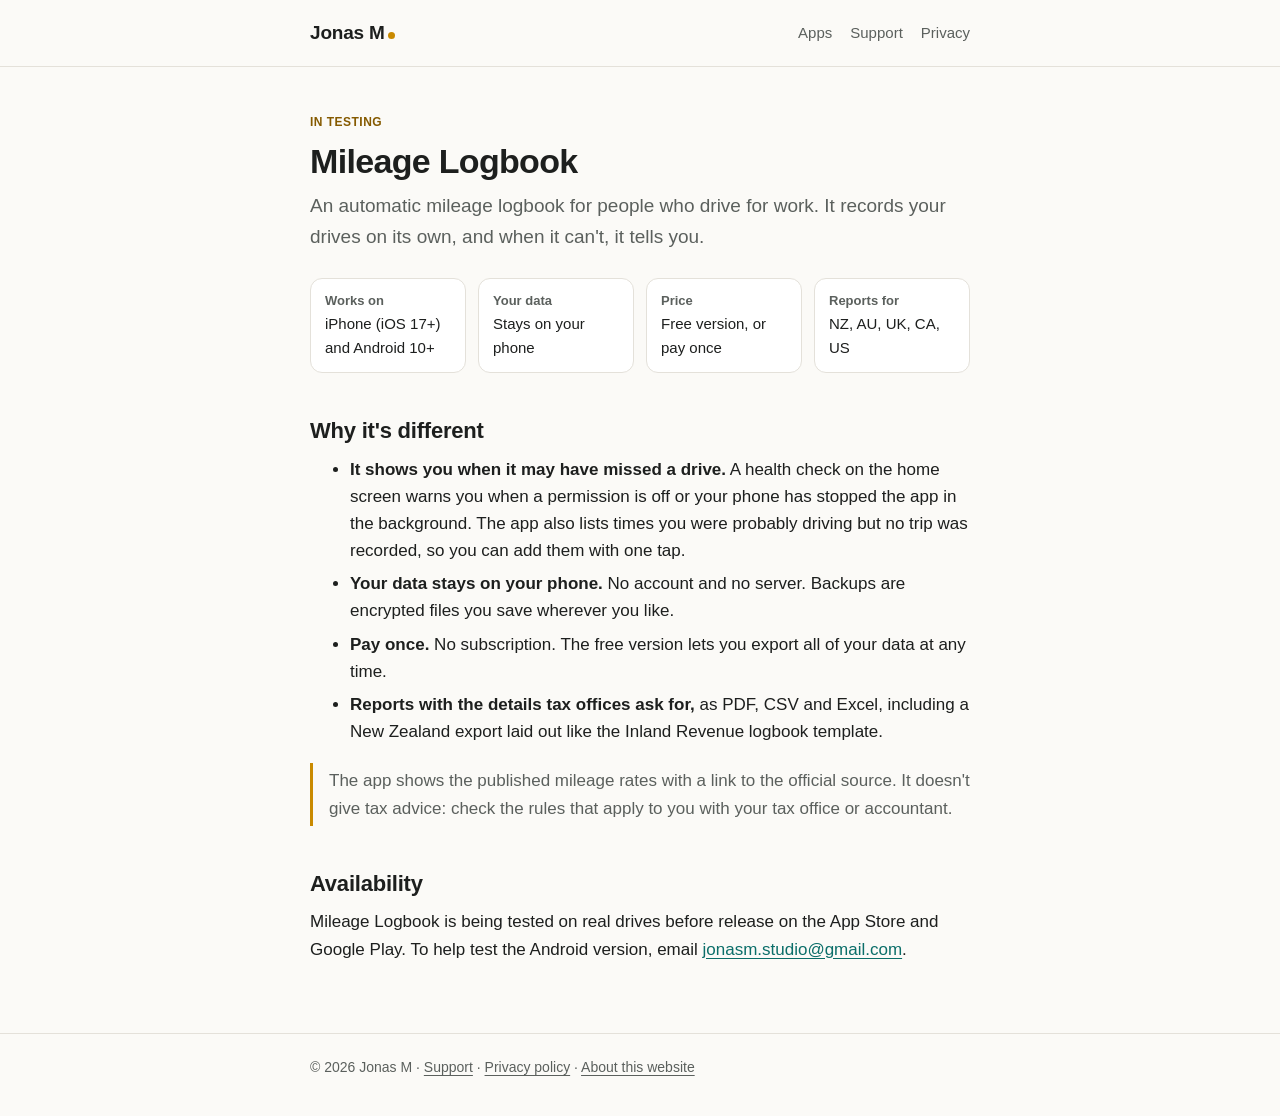
==== mileage/index.html @ 37b325a2 "Add apps site: home, privacy policies and support pages Static GitHub Pages site for Jonas M's apps:" ====
<!doctype html>
<html lang="en">
<head>
<meta charset="utf-8">
<meta name="viewport" content="width=device-width, initial-scale=1">
<meta name="color-scheme" content="light dark">
<title>Mileage Logbook – Jonas M</title>
<meta name="description" content="Automatic mileage logbook for iPhone and Android. No account, no subscription, and your data stays on your phone.">
<meta property="og:title" content="Mileage Logbook">
<meta property="og:description" content="Automatic mileage logbook that tells you when it may have missed a drive. No account, no subscription.">
<link rel="icon" href="data:image/svg+xml,%3Csvg xmlns='http://www.w3.org/2000/svg' viewBox='0 0 16 16'%3E%3Ccircle cx='8' cy='8' r='6' fill='%23c98a00'/%3E%3C/svg%3E">
<link rel="stylesheet" href="../style.css">
</head>
<body>
<header class="site-header"><div class="wrap">
  <a class="wordmark" href="../">Jonas M</a>
  <nav class="site-nav"><a href="../">Apps</a><a href="support/">Support</a><a href="privacy/">Privacy</a></nav>
</div></header>

<main><div class="wrap">
  <span class="status">In testing</span>
  <h1>Mileage Logbook</h1>
  <p class="lede">An automatic mileage logbook for people who drive for work. It records your drives on its own, and when it can't, it tells you.</p>

  <ul class="facts">
    <li><b>Works on</b>iPhone (iOS 17+) and Android 10+</li>
    <li><b>Your data</b>Stays on your phone</li>
    <li><b>Price</b>Free version, or pay once</li>
    <li><b>Reports for</b>NZ, AU, UK, CA, US</li>
  </ul>

  <h2>Why it's different</h2>
  <ul>
    <li><strong>It shows you when it may have missed a drive.</strong> A health check on the home screen warns you when a permission is off or your phone has stopped the app in the background. The app also lists times you were probably driving but no trip was recorded, so you can add them with one tap.</li>
    <li><strong>Your data stays on your phone.</strong> No account and no server. Backups are encrypted files you save wherever you like.</li>
    <li><strong>Pay once.</strong> No subscription. The free version lets you export all of your data at any time.</li>
    <li><strong>Reports with the details tax offices ask for,</strong> as PDF, CSV and Excel, including a New Zealand export laid out like the Inland Revenue logbook template.</li>
  </ul>

  <p class="note">The app shows the published mileage rates with a link to the official source. It doesn't give tax advice: check the rules that apply to you with your tax office or accountant.</p>

  <h2>Availability</h2>
  <p>Mileage Logbook is being tested on real drives before release on the App Store and Google Play. To help test the Android version, email <a href="mailto:jonasm.studio@gmail.com?subject=Mileage%20Logbook%20testing">jonasm.studio@gmail.com</a>.</p>
</div></main>

<footer class="site-footer"><div class="wrap">
  <p>© 2026 Jonas M · <a href="support/">Support</a> · <a href="privacy/">Privacy policy</a> · <a href="../privacy/">About this website</a></p>
</div></footer>
</body>
</html>
---- style.css ----
/* Jonas M apps site. No web fonts, no scripts, no third-party requests. */

:root {
  --bg: #fbfaf7;
  --surface: #ffffff;
  --ink: #1d1f1e;
  --muted: #5b605d;
  --line: #e4e1da;
  --accent: #0b6e69;
  --accent-soft: #e3f1ef;
  --mark: #c98a00;
  --mark-text: #855a00;
  --no: #a23b2a;
  --radius: 14px;
  color-scheme: light;
}

@media (prefers-color-scheme: dark) {
  :root {
    --bg: #121413;
    --surface: #1a1d1c;
    --ink: #e8e6e1;
    --muted: #a3a8a4;
    --line: #2c302e;
    --accent: #5cc8be;
    --accent-soft: #17302d;
    --mark: #e2a72e;
    --mark-text: #e2a72e;
    --no: #e88a78;
    color-scheme: dark;
  }
}

* { box-sizing: border-box; }

html { -webkit-text-size-adjust: 100%; }

body {
  margin: 0;
  background: var(--bg);
  color: var(--ink);
  font: 17px/1.6 -apple-system, BlinkMacSystemFont, "Segoe UI", Roboto, "Helvetica Neue", Arial, sans-serif;
}

a { color: var(--accent); text-underline-offset: 3px; }
a:hover { text-decoration-thickness: 2px; }
a:focus-visible { outline: 2px solid var(--accent); outline-offset: 2px; border-radius: 3px; }

.wrap { max-width: 700px; margin: 0 auto; padding: 0 20px; }

/* Header */
.site-header { border-bottom: 1px solid var(--line); }
.site-header .wrap {
  display: flex; align-items: center; justify-content: space-between;
  gap: 16px; padding-top: 18px; padding-bottom: 18px; flex-wrap: wrap;
}
.wordmark {
  font-weight: 700; font-size: 19px; letter-spacing: -0.01em;
  color: var(--ink); text-decoration: none;
}
.wordmark::after {
  content: ""; display: inline-block; width: 7px; height: 7px; margin-left: 3px;
  border-radius: 50%; background: var(--mark);
}
.site-nav { display: flex; gap: 18px; font-size: 15px; }
.site-nav a { color: var(--muted); text-decoration: none; }
.site-nav a:hover, .site-nav a[aria-current] { color: var(--ink); }

/* Content */
main { padding: 40px 0 56px; }
h1 { font-size: 34px; line-height: 1.2; letter-spacing: -0.02em; margin: 0 0 10px; }
h2 { font-size: 22px; line-height: 1.3; margin: 44px 0 10px; letter-spacing: -0.01em; }
h3 { font-size: 18px; margin: 28px 0 6px; }
p, ul, ol { margin: 0 0 14px; }
li { margin-bottom: 6px; }
.lede { font-size: 19px; color: var(--muted); margin-bottom: 26px; }
.meta { font-size: 14px; color: var(--muted); }
.crumb { font-size: 14px; margin-bottom: 18px; }
.crumb a { color: var(--muted); }
code, kbd {
  font: 0.9em ui-monospace, SFMono-Regular, Menlo, Consolas, monospace;
  background: var(--accent-soft); padding: 1px 5px; border-radius: 5px;
}
hr { border: 0; border-top: 1px solid var(--line); margin: 40px 0; }

/* The one-sentence answer at the top of a policy */
.summary {
  background: var(--accent-soft);
  border-radius: var(--radius);
  padding: 20px 22px;
  margin: 24px 0 8px;
}
.summary p:last-child { margin-bottom: 0; }
.summary strong { font-size: 19px; display: block; margin-bottom: 6px; line-height: 1.4; }

/* App cards on the home page */
.cards { display: grid; gap: 16px; margin: 28px 0; }
.card {
  background: var(--surface); border: 1px solid var(--line); border-radius: var(--radius);
  padding: 22px;
}
.card h2 { margin: 0 0 4px; font-size: 21px; }
.card p { color: var(--muted); }
.card .links { display: flex; gap: 18px; flex-wrap: wrap; font-size: 15px; margin: 0; }
.status {
  display: inline-block; font-size: 12px; font-weight: 600; letter-spacing: 0.04em;
  text-transform: uppercase; color: var(--mark-text); margin-bottom: 8px;
}

/* Permission / data list */
.data-list { border-top: 1px solid var(--line); margin: 16px 0 8px; }
.data-item { padding: 16px 0; border-bottom: 1px solid var(--line); }
.data-item h3 { margin: 0 0 4px; font-size: 17px; }
.data-item p { margin: 0 0 6px; }
.data-item p:last-child { margin-bottom: 0; }
.data-item .when { font-size: 15px; color: var(--muted); }

/* "We don't" list */
.never { list-style: none; padding: 0; }
.never li { padding-left: 28px; position: relative; }
.never li::before {
  content: "✕"; position: absolute; left: 4px; top: 0; color: var(--no); font-weight: 700;
}

/* Callouts */
.note {
  border-left: 3px solid var(--mark); padding: 4px 0 4px 16px; margin: 18px 0; color: var(--muted);
}
.check {
  border: 1px solid var(--line); background: var(--surface); border-radius: var(--radius);
  padding: 14px 18px; margin: 14px 0 6px;
}
.check strong { color: var(--accent); }

/* Jump list for phone makers */
.jump { display: flex; flex-wrap: wrap; gap: 8px; padding: 0; list-style: none; margin: 16px 0 8px; }
.jump a {
  display: inline-block; padding: 6px 12px; border: 1px solid var(--line); border-radius: 999px;
  text-decoration: none; font-size: 15px; background: var(--surface);
}
section[id] { scroll-margin-top: 16px; }

/* FAQ */
.faq h3 { margin-top: 26px; }

/* Changelog */
.changes { font-size: 15px; color: var(--muted); }

/* "On this page" list */
.toc { font-size: 15px; border-left: 2px solid var(--line); padding: 2px 0 2px 16px; margin: 20px 0 8px; }
.toc p { margin: 0 0 4px; color: var(--muted); }
.toc ul { list-style: none; padding: 0; margin: 0; }
.toc li { margin: 0 0 2px; }

/* Facts row on app pages */
.facts { display: grid; grid-template-columns: repeat(auto-fit, minmax(96px, 1fr)); gap: 12px; margin: 22px 0; padding: 0; list-style: none; }
.facts li { background: var(--surface); border: 1px solid var(--line); border-radius: 12px; padding: 12px 14px; margin: 0; font-size: 15px; }
.facts:has(> li:nth-child(4)) { grid-template-columns: repeat(2, 1fr); }
@media (min-width: 640px) { .facts:has(> li:nth-child(4)) { grid-template-columns: repeat(4, 1fr); } }
.facts b { display: block; font-size: 13px; color: var(--muted); font-weight: 600; }

/* Footer */
.site-footer { border-top: 1px solid var(--line); font-size: 14px; color: var(--muted); }
.site-footer .wrap { padding-top: 22px; padding-bottom: 32px; }
.site-footer p { margin: 0 0 6px; }
.site-footer a { color: var(--muted); }

@media (max-width: 520px) {
  body { font-size: 16px; }
  h1 { font-size: 28px; }
  .lede { font-size: 17px; }
  main { padding-top: 28px; }
}
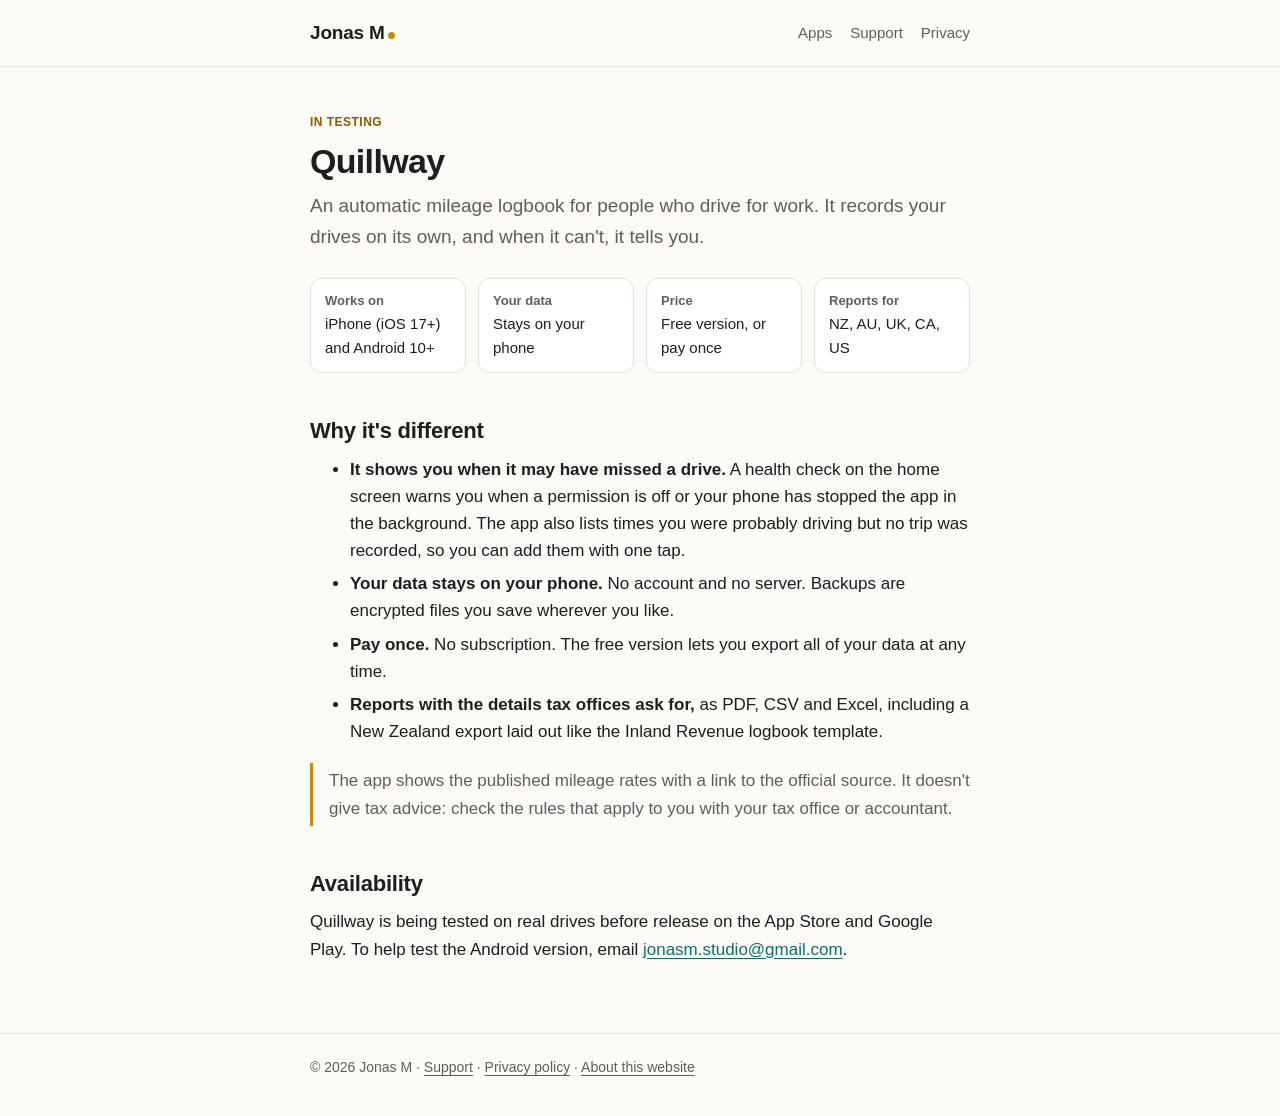
==== commit d1aa6ce7: "Rename the apps: Quillway and Evenpitch (tuner privacy: free, no in-app purchases) Co-Authored-By: C" ====
--- a/mileage/index.html
+++ b/mileage/index.html
@@ -4,9 +4,9 @@
 <meta charset="utf-8">
 <meta name="viewport" content="width=device-width, initial-scale=1">
 <meta name="color-scheme" content="light dark">
-<title>Mileage Logbook – Jonas M</title>
+<title>Quillway – Jonas M</title>
 <meta name="description" content="Automatic mileage logbook for iPhone and Android. No account, no subscription, and your data stays on your phone.">
-<meta property="og:title" content="Mileage Logbook">
+<meta property="og:title" content="Quillway">
 <meta property="og:description" content="Automatic mileage logbook that tells you when it may have missed a drive. No account, no subscription.">
 <link rel="icon" href="data:image/svg+xml,%3Csvg xmlns='http://www.w3.org/2000/svg' viewBox='0 0 16 16'%3E%3Ccircle cx='8' cy='8' r='6' fill='%23c98a00'/%3E%3C/svg%3E">
 <link rel="stylesheet" href="../style.css">
@@ -19,7 +19,7 @@
 
 <main><div class="wrap">
   <span class="status">In testing</span>
-  <h1>Mileage Logbook</h1>
+  <h1>Quillway</h1>
   <p class="lede">An automatic mileage logbook for people who drive for work. It records your drives on its own, and when it can't, it tells you.</p>
 
   <ul class="facts">
@@ -40,7 +40,7 @@
   <p class="note">The app shows the published mileage rates with a link to the official source. It doesn't give tax advice: check the rules that apply to you with your tax office or accountant.</p>
 
   <h2>Availability</h2>
-  <p>Mileage Logbook is being tested on real drives before release on the App Store and Google Play. To help test the Android version, email <a href="mailto:jonasm.studio@gmail.com?subject=Mileage%20Logbook%20testing">jonasm.studio@gmail.com</a>.</p>
+  <p>Quillway is being tested on real drives before release on the App Store and Google Play. To help test the Android version, email <a href="mailto:jonasm.studio@gmail.com?subject=Mileage%20Logbook%20testing">jonasm.studio@gmail.com</a>.</p>
 </div></main>
 
 <footer class="site-footer"><div class="wrap">
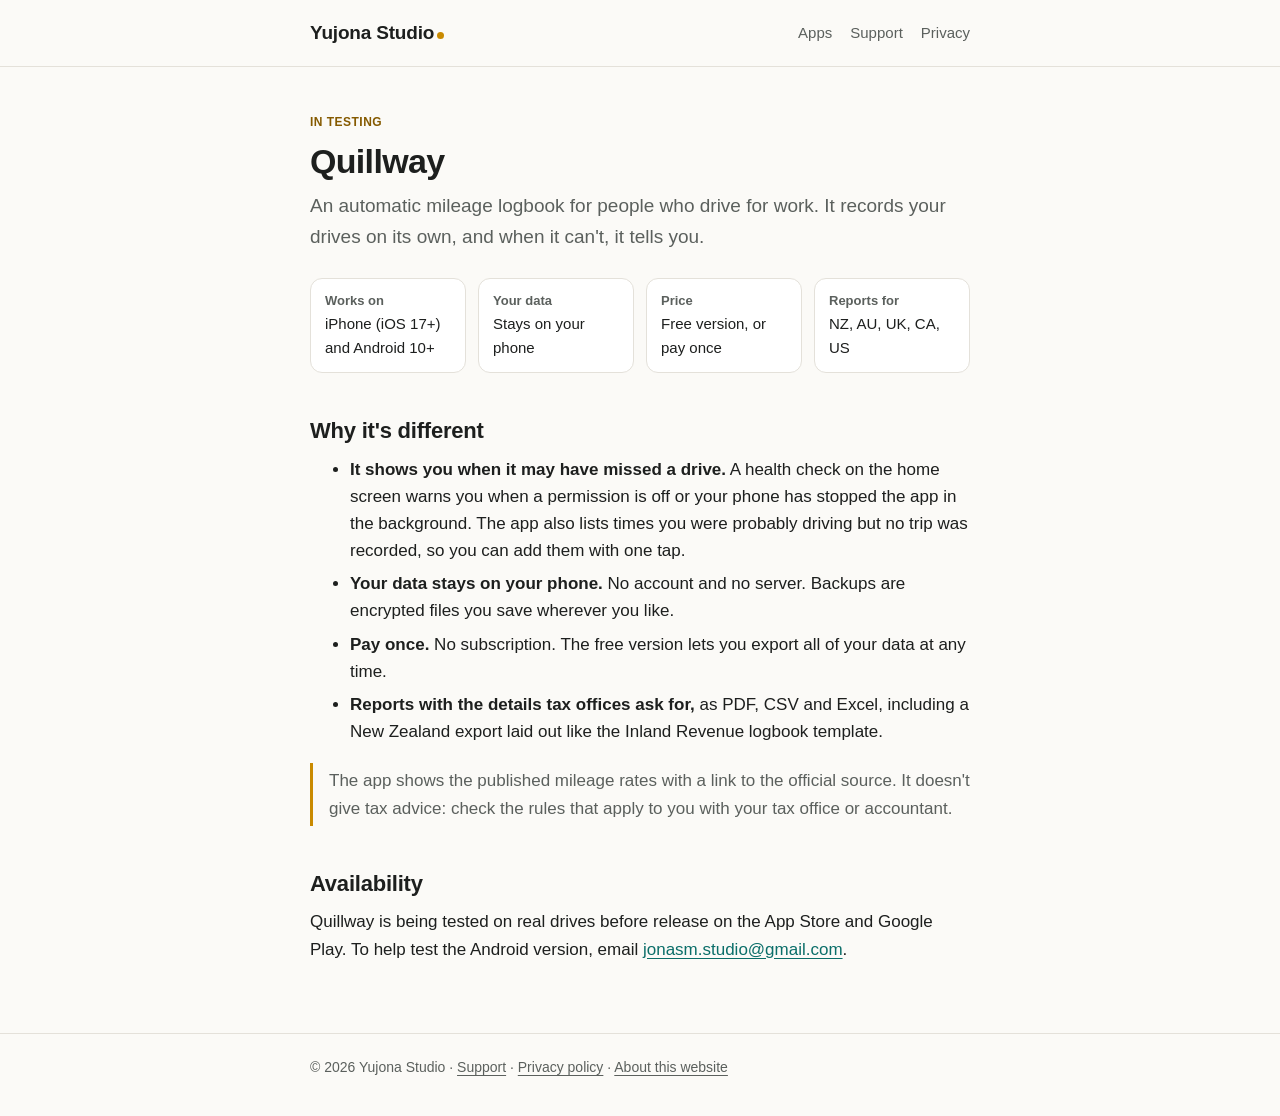
==== commit 9be077de: "Sign the site as Yujona Studio (was Jonas M); note it in both privacy policies Co-Authored-By: Claud" ====
--- a/mileage/index.html
+++ b/mileage/index.html
@@ -4,7 +4,7 @@
 <meta charset="utf-8">
 <meta name="viewport" content="width=device-width, initial-scale=1">
 <meta name="color-scheme" content="light dark">
-<title>Quillway – Jonas M</title>
+<title>Quillway – Yujona Studio</title>
 <meta name="description" content="Automatic mileage logbook for iPhone and Android. No account, no subscription, and your data stays on your phone.">
 <meta property="og:title" content="Quillway">
 <meta property="og:description" content="Automatic mileage logbook that tells you when it may have missed a drive. No account, no subscription.">
@@ -13,7 +13,7 @@
 </head>
 <body>
 <header class="site-header"><div class="wrap">
-  <a class="wordmark" href="../">Jonas M</a>
+  <a class="wordmark" href="../">Yujona Studio</a>
   <nav class="site-nav"><a href="../">Apps</a><a href="support/">Support</a><a href="privacy/">Privacy</a></nav>
 </div></header>
 
@@ -44,7 +44,7 @@
 </div></main>
 
 <footer class="site-footer"><div class="wrap">
-  <p>© 2026 Jonas M · <a href="support/">Support</a> · <a href="privacy/">Privacy policy</a> · <a href="../privacy/">About this website</a></p>
+  <p>© 2026 Yujona Studio · <a href="support/">Support</a> · <a href="privacy/">Privacy policy</a> · <a href="../privacy/">About this website</a></p>
 </div></footer>
 </body>
 </html>
--- a/style.css
+++ b/style.css
@@ -1,4 +1,4 @@
-/* Jonas M apps site. No web fonts, no scripts, no third-party requests. */
+/* Yujona Studio apps site. No web fonts, no scripts, no third-party requests. */
 
 :root {
   --bg: #fbfaf7;
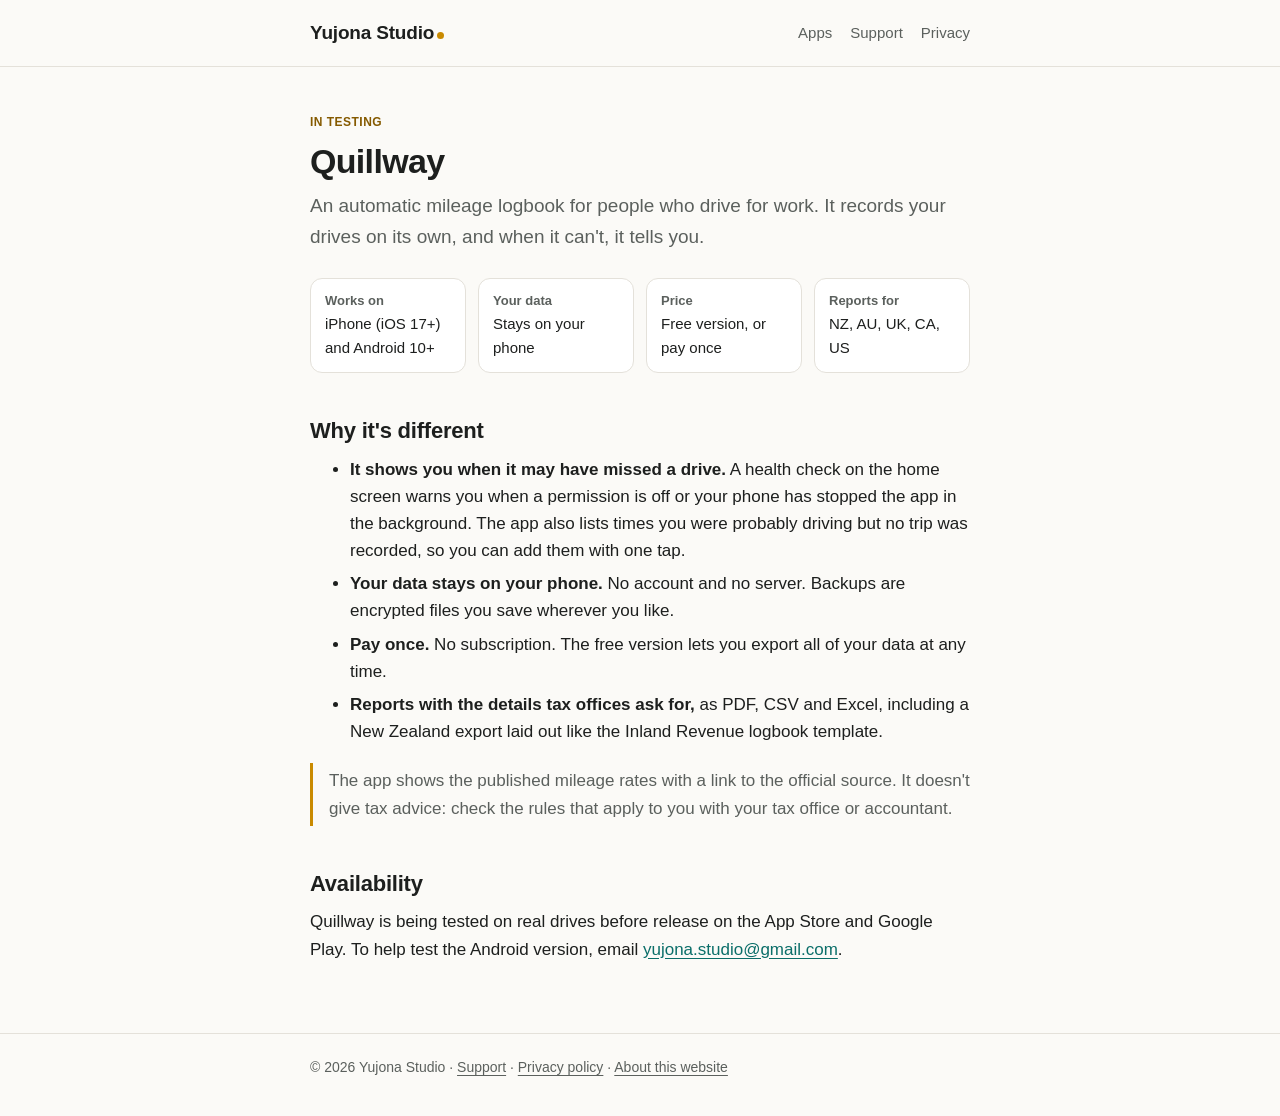
==== commit b6994019: "Contact email yujona.studio@gmail.com; robots.txt and sitemap.xml for yujona.com Co-Authored-By: Cla" ====
--- a/mileage/index.html
+++ b/mileage/index.html
@@ -40,7 +40,7 @@
   <p class="note">The app shows the published mileage rates with a link to the official source. It doesn't give tax advice: check the rules that apply to you with your tax office or accountant.</p>
 
   <h2>Availability</h2>
-  <p>Quillway is being tested on real drives before release on the App Store and Google Play. To help test the Android version, email <a href="mailto:jonasm.studio@gmail.com?subject=Mileage%20Logbook%20testing">jonasm.studio@gmail.com</a>.</p>
+  <p>Quillway is being tested on real drives before release on the App Store and Google Play. To help test the Android version, email <a href="mailto:yujona.studio@gmail.com?subject=Mileage%20Logbook%20testing">yujona.studio@gmail.com</a>.</p>
 </div></main>
 
 <footer class="site-footer"><div class="wrap">
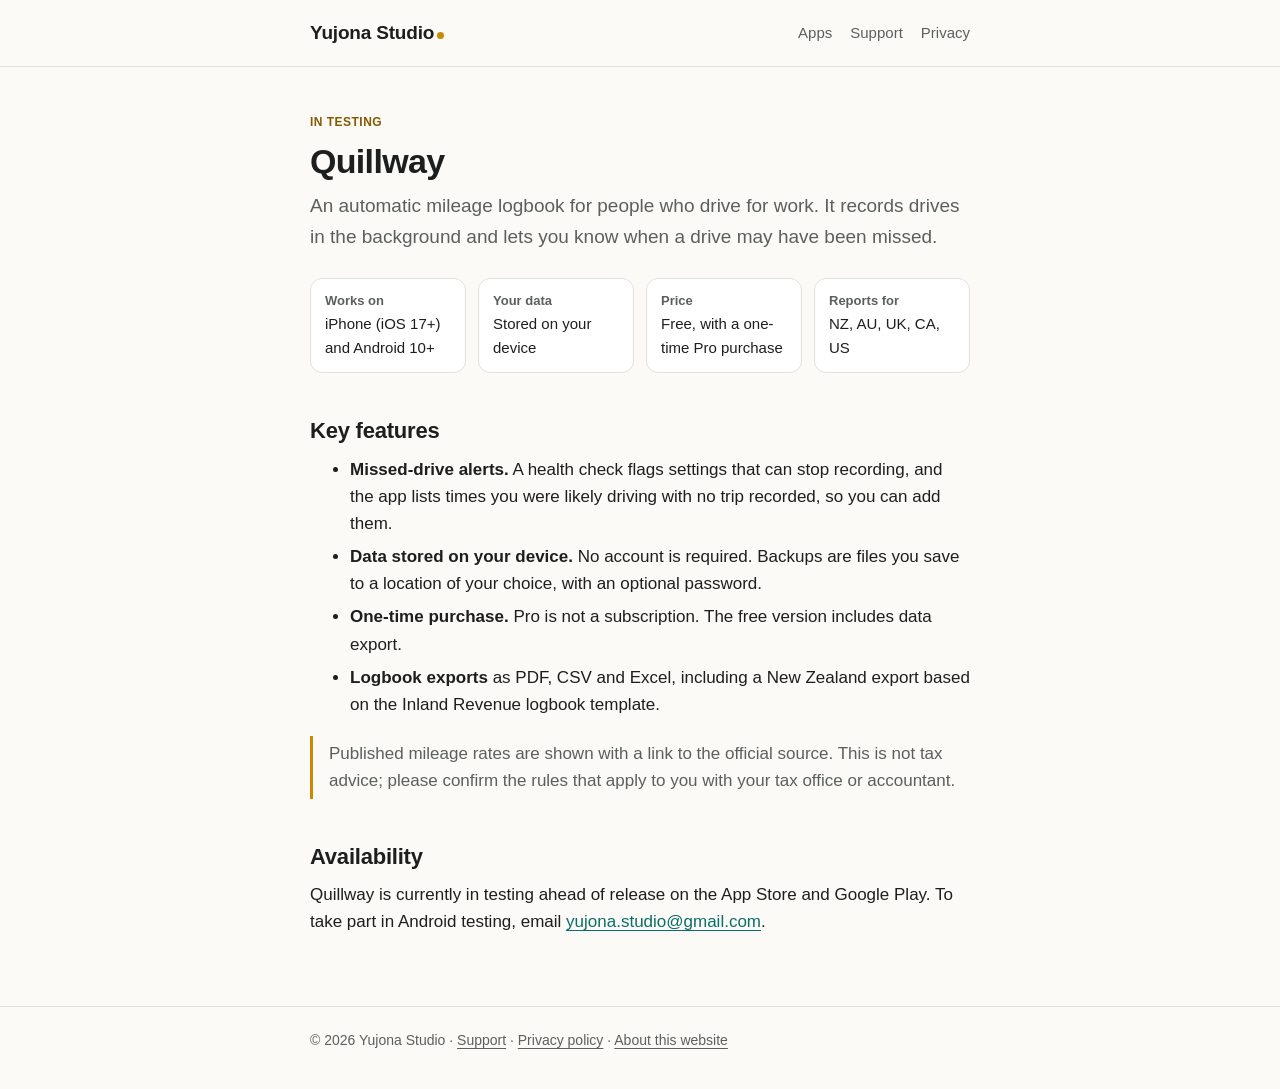
==== commit 3e5d720b: "Site copy: more formal and concise wording, no absolute claims Co-Authored-By: Claude Opus 5.5 <nore" ====
--- a/mileage/index.html
+++ b/mileage/index.html
@@ -5,9 +5,9 @@
 <meta name="viewport" content="width=device-width, initial-scale=1">
 <meta name="color-scheme" content="light dark">
 <title>Quillway – Yujona Studio</title>
-<meta name="description" content="Automatic mileage logbook for iPhone and Android. No account, no subscription, and your data stays on your phone.">
+<meta name="description" content="Automatic mileage logbook for iPhone and Android. No account or subscription required; your data is stored on your device.">
 <meta property="og:title" content="Quillway">
-<meta property="og:description" content="Automatic mileage logbook that tells you when it may have missed a drive. No account, no subscription.">
+<meta property="og:description" content="Automatic mileage logbook that lets you know when a drive may have been missed. No account or subscription required.">
 <link rel="icon" href="data:image/svg+xml,%3Csvg xmlns='http://www.w3.org/2000/svg' viewBox='0 0 16 16'%3E%3Ccircle cx='8' cy='8' r='6' fill='%23c98a00'/%3E%3C/svg%3E">
 <link rel="stylesheet" href="../style.css">
 </head>
@@ -20,27 +20,27 @@
 <main><div class="wrap">
   <span class="status">In testing</span>
   <h1>Quillway</h1>
-  <p class="lede">An automatic mileage logbook for people who drive for work. It records your drives on its own, and when it can't, it tells you.</p>
+  <p class="lede">An automatic mileage logbook for people who drive for work. It records drives in the background and lets you know when a drive may have been missed.</p>
 
   <ul class="facts">
     <li><b>Works on</b>iPhone (iOS 17+) and Android 10+</li>
-    <li><b>Your data</b>Stays on your phone</li>
-    <li><b>Price</b>Free version, or pay once</li>
+    <li><b>Your data</b>Stored on your device</li>
+    <li><b>Price</b>Free, with a one-time Pro purchase</li>
     <li><b>Reports for</b>NZ, AU, UK, CA, US</li>
   </ul>
 
-  <h2>Why it's different</h2>
+  <h2>Key features</h2>
   <ul>
-    <li><strong>It shows you when it may have missed a drive.</strong> A health check on the home screen warns you when a permission is off or your phone has stopped the app in the background. The app also lists times you were probably driving but no trip was recorded, so you can add them with one tap.</li>
-    <li><strong>Your data stays on your phone.</strong> No account and no server. Backups are encrypted files you save wherever you like.</li>
-    <li><strong>Pay once.</strong> No subscription. The free version lets you export all of your data at any time.</li>
-    <li><strong>Reports with the details tax offices ask for,</strong> as PDF, CSV and Excel, including a New Zealand export laid out like the Inland Revenue logbook template.</li>
+    <li><strong>Missed-drive alerts.</strong> A health check flags settings that can stop recording, and the app lists times you were likely driving with no trip recorded, so you can add them.</li>
+    <li><strong>Data stored on your device.</strong> No account is required. Backups are files you save to a location of your choice, with an optional password.</li>
+    <li><strong>One-time purchase.</strong> Pro is not a subscription. The free version includes data export.</li>
+    <li><strong>Logbook exports</strong> as PDF, CSV and Excel, including a New Zealand export based on the Inland Revenue logbook template.</li>
   </ul>
 
-  <p class="note">The app shows the published mileage rates with a link to the official source. It doesn't give tax advice: check the rules that apply to you with your tax office or accountant.</p>
+  <p class="note">Published mileage rates are shown with a link to the official source. This is not tax advice; please confirm the rules that apply to you with your tax office or accountant.</p>
 
   <h2>Availability</h2>
-  <p>Quillway is being tested on real drives before release on the App Store and Google Play. To help test the Android version, email <a href="mailto:yujona.studio@gmail.com?subject=Mileage%20Logbook%20testing">yujona.studio@gmail.com</a>.</p>
+  <p>Quillway is currently in testing ahead of release on the App Store and Google Play. To take part in Android testing, email <a href="mailto:yujona.studio@gmail.com?subject=Quillway%20testing">yujona.studio@gmail.com</a>.</p>
 </div></main>
 
 <footer class="site-footer"><div class="wrap">
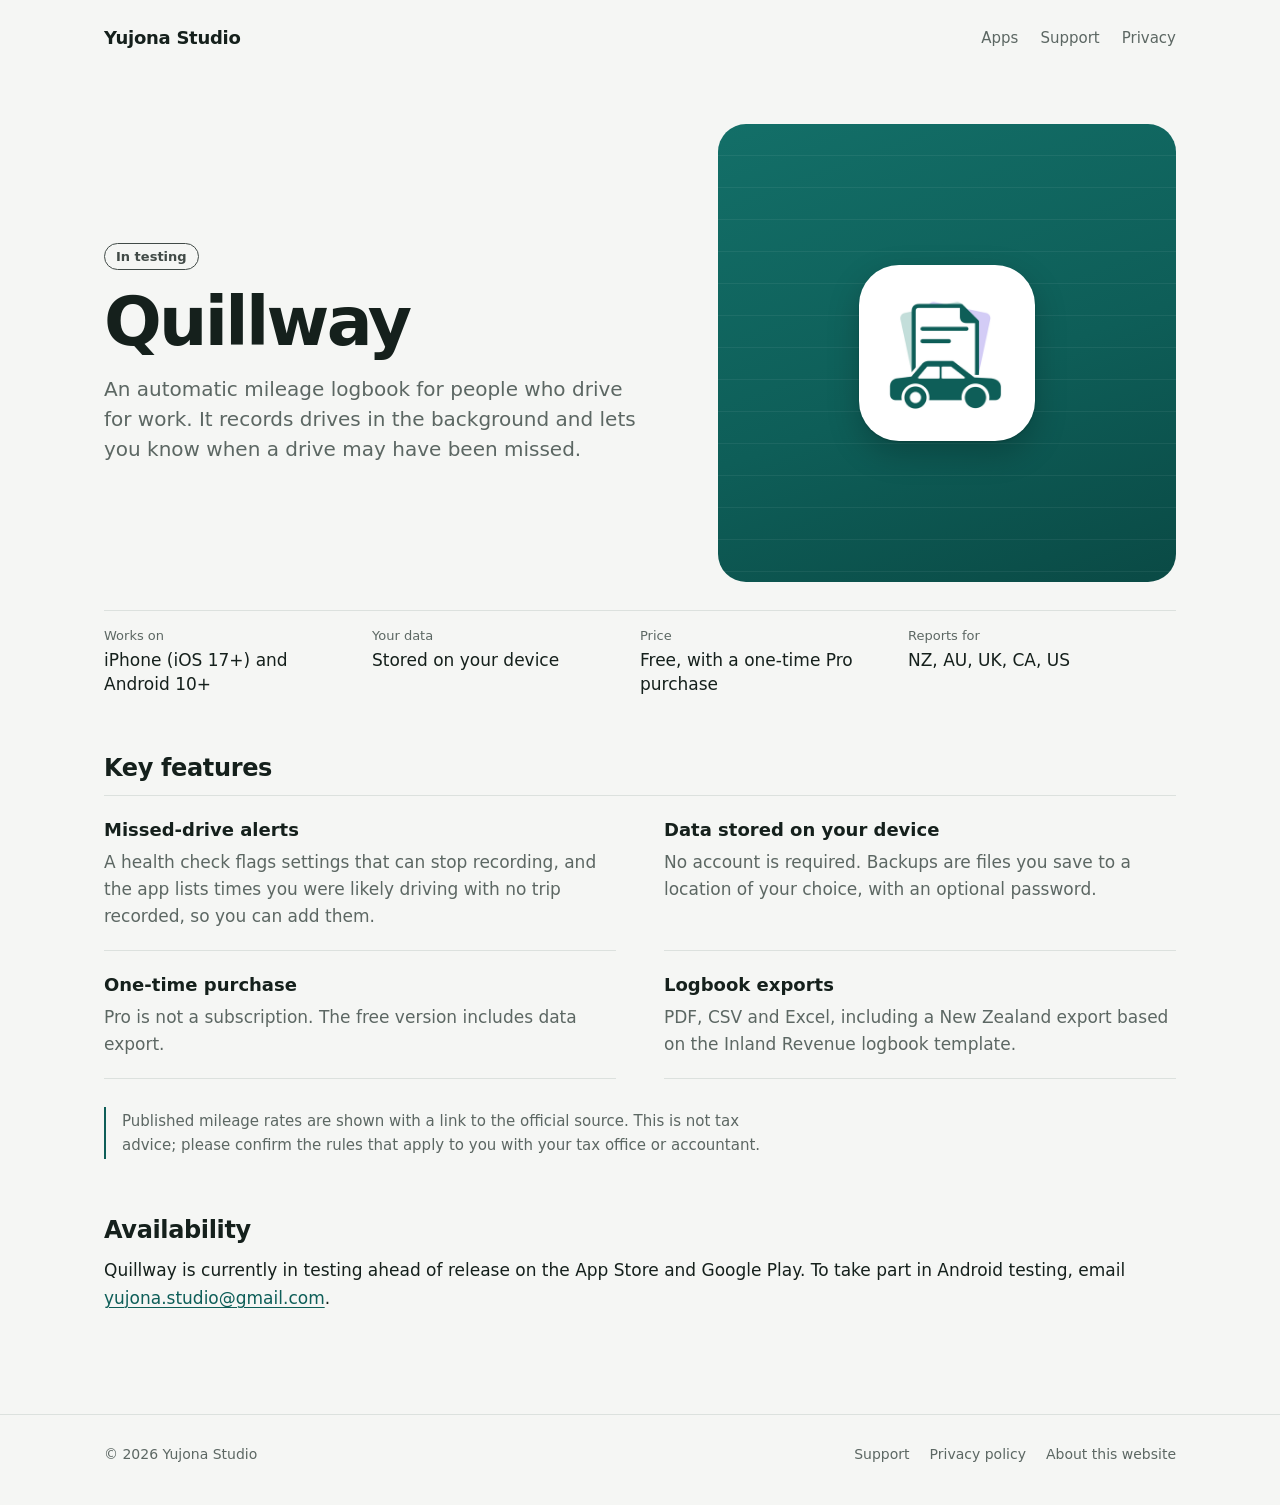
==== commit f300ecef: "Redesign: quieter studio shell, app plates with real icons, desktop and mobile layouts, side content" ====
--- a/mileage/index.html
+++ b/mileage/index.html
@@ -8,19 +8,24 @@
 <meta name="description" content="Automatic mileage logbook for iPhone and Android. No account or subscription required; your data is stored on your device.">
 <meta property="og:title" content="Quillway">
 <meta property="og:description" content="Automatic mileage logbook that lets you know when a drive may have been missed. No account or subscription required.">
-<link rel="icon" href="data:image/svg+xml,%3Csvg xmlns='http://www.w3.org/2000/svg' viewBox='0 0 16 16'%3E%3Ccircle cx='8' cy='8' r='6' fill='%23c98a00'/%3E%3C/svg%3E">
+<link rel="icon" type="image/png" href="../assets/quillway-favicon.png">
 <link rel="stylesheet" href="../style.css">
 </head>
-<body>
+<body class="app-quillway">
 <header class="site-header"><div class="wrap">
   <a class="wordmark" href="../">Yujona Studio</a>
   <nav class="site-nav"><a href="../">Apps</a><a href="support/">Support</a><a href="privacy/">Privacy</a></nav>
 </div></header>
 
 <main><div class="wrap">
-  <span class="status">In testing</span>
-  <h1>Quillway</h1>
-  <p class="lede">An automatic mileage logbook for people who drive for work. It records drives in the background and lets you know when a drive may have been missed.</p>
+  <section class="app-hero">
+    <div class="plate plate-quillway"><img class="icon" src="../assets/quillway-icon.png" width="176" height="176" alt="Quillway app icon"></div>
+    <div>
+      <span class="status">In testing</span>
+      <h1>Quillway</h1>
+      <p class="lede">An automatic mileage logbook for people who drive for work. It records drives in the background and lets you know when a drive may have been missed.</p>
+    </div>
+  </section>
 
   <ul class="facts">
     <li><b>Works on</b>iPhone (iOS 17+) and Android 10+</li>
@@ -30,11 +35,11 @@
   </ul>
 
   <h2>Key features</h2>
-  <ul>
-    <li><strong>Missed-drive alerts.</strong> A health check flags settings that can stop recording, and the app lists times you were likely driving with no trip recorded, so you can add them.</li>
-    <li><strong>Data stored on your device.</strong> No account is required. Backups are files you save to a location of your choice, with an optional password.</li>
-    <li><strong>One-time purchase.</strong> Pro is not a subscription. The free version includes data export.</li>
-    <li><strong>Logbook exports</strong> as PDF, CSV and Excel, including a New Zealand export based on the Inland Revenue logbook template.</li>
+  <ul class="features">
+    <li><strong>Missed-drive alerts</strong> A health check flags settings that can stop recording, and the app lists times you were likely driving with no trip recorded, so you can add them.</li>
+    <li><strong>Data stored on your device</strong> No account is required. Backups are files you save to a location of your choice, with an optional password.</li>
+    <li><strong>One-time purchase</strong> Pro is not a subscription. The free version includes data export.</li>
+    <li><strong>Logbook exports</strong> PDF, CSV and Excel, including a New Zealand export based on the Inland Revenue logbook template.</li>
   </ul>
 
   <p class="note">Published mileage rates are shown with a link to the official source. This is not tax advice; please confirm the rules that apply to you with your tax office or accountant.</p>
@@ -44,7 +49,8 @@
 </div></main>
 
 <footer class="site-footer"><div class="wrap">
-  <p>© 2026 Yujona Studio · <a href="support/">Support</a> · <a href="privacy/">Privacy policy</a> · <a href="../privacy/">About this website</a></p>
+  <p>© 2026 Yujona Studio</p>
+  <nav aria-label="Footer"><a href="support/">Support</a><a href="privacy/">Privacy policy</a><a href="../privacy/">About this website</a></nav>
 </div></footer>
 </body>
 </html>
--- a/style.css
+++ b/style.css
@@ -1,173 +1,279 @@
-/* Yujona Studio apps site. No web fonts, no scripts, no third-party requests. */
+/* Yujona Studio apps site. System fonts only, no scripts, no third-party requests. */
 
 :root {
-  --bg: #fbfaf7;
+  --bg: #f5f6f4;
   --surface: #ffffff;
-  --ink: #1d1f1e;
-  --muted: #5b605d;
-  --line: #e4e1da;
-  --accent: #0b6e69;
-  --accent-soft: #e3f1ef;
-  --mark: #c98a00;
-  --mark-text: #855a00;
+  --ink: #15201c;
+  --muted: #5c6763;
+  --line: #dce1de;
+  --accent: #15201c;
+  --accent-soft: #e9ecea;
+  --focus: #0e5e58;
   --no: #a23b2a;
-  --radius: 14px;
+  --wrap: 1120px;
+  --gutter: 24px;
   color-scheme: light;
 }
 
 @media (prefers-color-scheme: dark) {
   :root {
-    --bg: #121413;
-    --surface: #1a1d1c;
-    --ink: #e8e6e1;
-    --muted: #a3a8a4;
-    --line: #2c302e;
-    --accent: #5cc8be;
-    --accent-soft: #17302d;
-    --mark: #e2a72e;
-    --mark-text: #e2a72e;
+    --bg: #0e1211;
+    --surface: #151a18;
+    --ink: #e9edeb;
+    --muted: #97a29e;
+    --line: #26302c;
+    --accent: #e9edeb;
+    --accent-soft: #1b2220;
+    --focus: #5cc8be;
     --no: #e88a78;
     color-scheme: dark;
   }
 }
 
+/* Each app page carries its own accent */
+.app-quillway { --accent: #0e5e58; --accent-soft: #e4efec; }
+.app-evenpitch { --accent: #0b5e41; --accent-soft: #e3f1ea; }
+@media (prefers-color-scheme: dark) {
+  .app-quillway { --accent: #5cc8be; --accent-soft: #132b28; }
+  .app-evenpitch { --accent: #8df0c5; --accent-soft: #12261f; }
+}
+
 * { box-sizing: border-box; }
-
 html { -webkit-text-size-adjust: 100%; }
 
 body {
   margin: 0;
   background: var(--bg);
   color: var(--ink);
-  font: 17px/1.6 -apple-system, BlinkMacSystemFont, "Segoe UI", Roboto, "Helvetica Neue", Arial, sans-serif;
-}
-
-a { color: var(--accent); text-underline-offset: 3px; }
+  font: 17px/1.6 system-ui, -apple-system, BlinkMacSystemFont, "Segoe UI", Roboto, "Helvetica Neue", Arial, sans-serif;
+  -webkit-font-smoothing: antialiased;
+  text-rendering: optimizeLegibility;
+}
+
+a { color: var(--accent); text-decoration-thickness: 1px; text-underline-offset: 3px; }
 a:hover { text-decoration-thickness: 2px; }
-a:focus-visible { outline: 2px solid var(--accent); outline-offset: 2px; border-radius: 3px; }
-
-.wrap { max-width: 700px; margin: 0 auto; padding: 0 20px; }
+:focus-visible { outline: 2px solid var(--focus); outline-offset: 3px; border-radius: 4px; }
+
+.wrap { max-width: var(--wrap); margin: 0 auto; padding: 0 var(--gutter); }
 
 /* Header */
-.site-header { border-bottom: 1px solid var(--line); }
 .site-header .wrap {
   display: flex; align-items: center; justify-content: space-between;
-  gap: 16px; padding-top: 18px; padding-bottom: 18px; flex-wrap: wrap;
+  gap: 16px; flex-wrap: wrap; padding-top: 22px; padding-bottom: 22px;
 }
 .wordmark {
-  font-weight: 700; font-size: 19px; letter-spacing: -0.01em;
+  font-weight: 650; font-size: 18px; letter-spacing: -0.015em;
   color: var(--ink); text-decoration: none;
 }
-.wordmark::after {
-  content: ""; display: inline-block; width: 7px; height: 7px; margin-left: 3px;
-  border-radius: 50%; background: var(--mark);
-}
-.site-nav { display: flex; gap: 18px; font-size: 15px; }
-.site-nav a { color: var(--muted); text-decoration: none; }
-.site-nav a:hover, .site-nav a[aria-current] { color: var(--ink); }
-
-/* Content */
-main { padding: 40px 0 56px; }
-h1 { font-size: 34px; line-height: 1.2; letter-spacing: -0.02em; margin: 0 0 10px; }
-h2 { font-size: 22px; line-height: 1.3; margin: 44px 0 10px; letter-spacing: -0.01em; }
-h3 { font-size: 18px; margin: 28px 0 6px; }
+.site-nav { display: flex; gap: 22px; font-size: 15px; }
+.site-nav a { color: var(--muted); text-decoration: none; padding: 4px 0; }
+.site-nav a:hover { color: var(--ink); }
+.site-nav a[aria-current] { color: var(--ink); box-shadow: inset 0 -1.5px 0 currentColor; }
+
+/* Type */
+main { padding: 48px 0 88px; }
+h1 {
+  font-size: clamp(34px, 4.6vw, 52px); line-height: 1.06;
+  letter-spacing: -0.03em; font-weight: 650; margin: 0 0 16px;
+}
+h2 { font-size: 24px; line-height: 1.25; letter-spacing: -0.015em; font-weight: 620; margin: 56px 0 12px; }
+h3 { font-size: 18px; line-height: 1.35; font-weight: 620; margin: 28px 0 6px; }
 p, ul, ol { margin: 0 0 14px; }
 li { margin-bottom: 6px; }
-.lede { font-size: 19px; color: var(--muted); margin-bottom: 26px; }
+strong { font-weight: 620; }
+.lede { font-size: 20px; line-height: 1.5; color: var(--muted); max-width: 34em; margin-bottom: 28px; }
 .meta { font-size: 14px; color: var(--muted); }
 .crumb { font-size: 14px; margin-bottom: 18px; }
 .crumb a { color: var(--muted); }
 code, kbd {
-  font: 0.9em ui-monospace, SFMono-Regular, Menlo, Consolas, monospace;
-  background: var(--accent-soft); padding: 1px 5px; border-radius: 5px;
-}
-hr { border: 0; border-top: 1px solid var(--line); margin: 40px 0; }
-
-/* The one-sentence answer at the top of a policy */
+  font: 0.88em ui-monospace, SFMono-Regular, Menlo, Consolas, monospace;
+  background: var(--accent-soft); padding: 1px 6px; border-radius: 6px;
+}
+hr { border: 0; border-top: 1px solid var(--line); margin: 48px 0; }
+
+/* Status: a quiet pill, sentence case */
+.status {
+  display: inline-block; font-size: 13px; line-height: 1; font-weight: 550;
+  padding: 6px 11px; border-radius: 999px; margin-bottom: 18px;
+  border: 1px solid currentColor; opacity: 0.8;
+}
+
+/* ---------- Home ---------- */
+.hero { display: grid; gap: 20px 64px; padding: 24px 0 48px; }
+.hero h1 { font-size: clamp(40px, 6.4vw, 76px); line-height: 1.0; letter-spacing: -0.04em; max-width: 15ch; margin: 0; }
+.hero .lede { margin: 0; }
+@media (min-width: 900px) {
+  .hero { grid-template-columns: 7fr 5fr; align-items: end; padding-top: 48px; }
+}
+
+/* The two app plates: the one bold element on the site */
+.plates { display: grid; gap: 20px; margin: 8px 0 72px; }
+@media (min-width: 820px) { .plates { grid-template-columns: 1fr 1fr; } }
+
+.plate {
+  position: relative; overflow: hidden; border-radius: 28px;
+  padding: 32px; min-height: 420px;
+  display: flex; flex-direction: column; justify-content: space-between; gap: 40px;
+}
+.plate .icon {
+  width: 112px; height: 112px; border-radius: 25px; display: block;
+  box-shadow: 0 1px 2px rgba(0, 0, 0, 0.18), 0 12px 32px rgba(0, 0, 0, 0.22);
+}
+.plate h2 { font-size: 34px; letter-spacing: -0.03em; line-height: 1.05; margin: 0 0 10px; color: inherit; }
+.plate p { margin: 0 0 22px; max-width: 30em; opacity: 0.86; }
+.plate .status { margin-bottom: 14px; }
+.plate .links { display: flex; flex-wrap: wrap; gap: 8px; margin: 0; }
+.plate .links a {
+  color: inherit; text-decoration: none; font-size: 15px; font-weight: 550;
+  padding: 9px 16px; border-radius: 999px;
+  border: 1px solid color-mix(in srgb, currentColor 32%, transparent);
+}
+.plate .links a:first-child { background: color-mix(in srgb, currentColor 14%, transparent); border-color: transparent; }
+.plate .links a:hover { border-color: currentColor; }
+.plate :focus-visible { outline-color: currentColor; }
+
+/* Quillway: deep teal with faint logbook rules */
+.plate-quillway {
+  color: #ffffff;
+  background:
+    repeating-linear-gradient(180deg, transparent 0 31px, rgba(255, 255, 255, 0.06) 31px 32px),
+    linear-gradient(160deg, #136f68 0%, #0e5e58 55%, #0a4a45 100%);
+}
+/* Evenpitch: the tuner's dark ground with its in-tune glow */
+.plate-evenpitch {
+  color: #f3efe7;
+  background:
+    radial-gradient(circle at 78% 22%, rgba(141, 240, 197, 0.26) 0, rgba(141, 240, 197, 0.08) 28%, transparent 55%),
+    linear-gradient(170deg, #1c1a17 0%, #0f0e0d 70%);
+}
+@media (prefers-color-scheme: dark) { .plate-evenpitch { box-shadow: inset 0 0 0 1px rgba(243, 239, 231, 0.08); } }
+.plate-evenpitch .icon { box-shadow: 0 0 0 1px rgba(243, 239, 231, 0.14), 0 12px 32px rgba(0, 0, 0, 0.5); }
+
+/* Principles row: plain hairline columns, not cards */
+.facts {
+  list-style: none; padding: 0; margin: 28px 0 0;
+  display: grid; grid-template-columns: repeat(auto-fit, minmax(150px, 1fr));
+  border-top: 1px solid var(--line);
+}
+.facts li { margin: 0; padding: 16px 20px 0 0; font-size: 17px; line-height: 1.4; }
+.facts b { display: block; font-size: 13px; font-weight: 500; color: var(--muted); margin-bottom: 4px; }
+.home-facts { margin-bottom: 72px; }
+.home-facts li { font-size: 20px; letter-spacing: -0.01em; }
+
+.contact { border-top: 1px solid var(--line); padding-top: 32px; display: grid; gap: 4px 64px; }
+.contact h2 { margin: 0; }
+.contact p { font-size: 20px; margin: 0; }
+.contact a { color: var(--ink); }
+@media (min-width: 900px) { .contact { grid-template-columns: 7fr 5fr; } }
+
+/* ---------- App pages ---------- */
+.app-hero { display: grid; gap: 28px 64px; align-items: center; margin-bottom: 16px; }
+.app-hero h1 { font-size: clamp(42px, 6vw, 68px); letter-spacing: -0.04em; line-height: 1; margin-bottom: 18px; }
+.app-hero .lede { margin-bottom: 0; }
+.app-hero .plate { min-height: 0; aspect-ratio: 16 / 10; align-items: center; justify-content: center; padding: 24px; }
+.app-hero .plate .icon { width: 128px; height: 128px; border-radius: 29px; }
+@media (min-width: 900px) {
+  .app-hero { grid-template-columns: 6fr 5fr; }
+  .app-hero .plate { aspect-ratio: 1 / 1; order: 2; }
+  .app-hero .plate .icon { width: 176px; height: 176px; border-radius: 40px; }
+}
+
+.features { list-style: none; padding: 0; margin: 8px 0 0; display: grid; border-top: 1px solid var(--line); }
+.features li { margin: 0; padding: 20px 0; border-bottom: 1px solid var(--line); color: var(--muted); }
+.features li strong { display: block; color: var(--ink); font-size: 18px; margin-bottom: 4px; }
+@media (min-width: 820px) {
+  .features { grid-template-columns: 1fr 1fr; column-gap: 48px; }
+}
+
+.note {
+  border-left: 2px solid var(--accent); padding: 2px 0 2px 16px; margin: 28px 0;
+  color: var(--muted); font-size: 15px; max-width: 46em;
+}
+
+/* ---------- Policy and support pages ---------- */
+.doc { max-width: 760px; }
+@media (min-width: 1000px) {
+  .doc:has(> .toc) {
+    max-width: var(--wrap);
+    display: grid; grid-template-columns: 220px minmax(0, 700px); column-gap: 72px;
+  }
+  .doc:has(> .toc) > * { grid-column: 2; }
+  .doc:has(> .toc) > .toc {
+    grid-column: 1; grid-row: 1 / span 400; align-self: start;
+    position: sticky; top: 28px; margin-top: 8px;
+  }
+}
+.doc h1 { font-size: clamp(32px, 4vw, 46px); }
+.doc h2 { scroll-margin-top: 24px; }
+
 .summary {
-  background: var(--accent-soft);
-  border-radius: var(--radius);
-  padding: 20px 22px;
-  margin: 24px 0 8px;
+  background: var(--accent-soft); border-radius: 20px;
+  padding: 24px 26px; margin: 28px 0 8px;
 }
 .summary p:last-child { margin-bottom: 0; }
-.summary strong { font-size: 19px; display: block; margin-bottom: 6px; line-height: 1.4; }
-
-/* App cards on the home page */
-.cards { display: grid; gap: 16px; margin: 28px 0; }
-.card {
-  background: var(--surface); border: 1px solid var(--line); border-radius: var(--radius);
-  padding: 22px;
-}
-.card h2 { margin: 0 0 4px; font-size: 21px; }
-.card p { color: var(--muted); }
-.card .links { display: flex; gap: 18px; flex-wrap: wrap; font-size: 15px; margin: 0; }
-.status {
-  display: inline-block; font-size: 12px; font-weight: 600; letter-spacing: 0.04em;
-  text-transform: uppercase; color: var(--mark-text); margin-bottom: 8px;
-}
-
-/* Permission / data list */
+.summary strong { font-size: 20px; line-height: 1.4; display: block; margin-bottom: 8px; letter-spacing: -0.01em; }
+
+.toc { font-size: 15px; margin: 24px 0 8px; }
+.toc p { margin: 0 0 8px; color: var(--muted); font-size: 13px; }
+.toc ul { list-style: none; padding: 0; margin: 0; border-left: 1px solid var(--line); }
+.toc li { margin: 0; }
+.toc a { display: block; padding: 5px 0 5px 14px; margin-left: -1px; color: var(--muted); text-decoration: none; border-left: 1px solid transparent; line-height: 1.35; }
+.toc a:hover { color: var(--ink); border-left-color: var(--ink); }
+
 .data-list { border-top: 1px solid var(--line); margin: 16px 0 8px; }
-.data-item { padding: 16px 0; border-bottom: 1px solid var(--line); }
+.data-item { padding: 18px 0; border-bottom: 1px solid var(--line); }
 .data-item h3 { margin: 0 0 4px; font-size: 17px; }
 .data-item p { margin: 0 0 6px; }
 .data-item p:last-child { margin-bottom: 0; }
 .data-item .when { font-size: 15px; color: var(--muted); }
 
-/* "We don't" list */
 .never { list-style: none; padding: 0; }
 .never li { padding-left: 28px; position: relative; }
-.never li::before {
-  content: "✕"; position: absolute; left: 4px; top: 0; color: var(--no); font-weight: 700;
-}
-
-/* Callouts */
-.note {
-  border-left: 3px solid var(--mark); padding: 4px 0 4px 16px; margin: 18px 0; color: var(--muted);
-}
+.never li::before { content: "✕"; position: absolute; left: 4px; top: 0; color: var(--no); font-weight: 700; }
+
 .check {
-  border: 1px solid var(--line); background: var(--surface); border-radius: var(--radius);
-  padding: 14px 18px; margin: 14px 0 6px;
+  border: 1px solid var(--line); background: var(--surface); border-radius: 14px;
+  padding: 14px 18px; margin: 14px 0 6px; font-size: 15px;
 }
 .check strong { color: var(--accent); }
 
-/* Jump list for phone makers */
-.jump { display: flex; flex-wrap: wrap; gap: 8px; padding: 0; list-style: none; margin: 16px 0 8px; }
+.jump { display: flex; flex-wrap: wrap; gap: 8px; padding: 0; list-style: none; margin: 18px 0 8px; }
+.jump li { margin: 0; }
 .jump a {
-  display: inline-block; padding: 6px 12px; border: 1px solid var(--line); border-radius: 999px;
-  text-decoration: none; font-size: 15px; background: var(--surface);
-}
-section[id] { scroll-margin-top: 16px; }
-
-/* FAQ */
-.faq h3 { margin-top: 26px; }
-
-/* Changelog */
+  display: inline-block; padding: 7px 14px; border: 1px solid var(--line); border-radius: 999px;
+  text-decoration: none; font-size: 15px; background: var(--surface); color: var(--ink);
+}
+.jump a:hover { border-color: var(--ink); }
+section[id] { scroll-margin-top: 24px; }
+section[id] h3 { margin-top: 36px; }
+
+.faq h3 { margin-top: 28px; }
 .changes { font-size: 15px; color: var(--muted); }
 
-/* "On this page" list */
-.toc { font-size: 15px; border-left: 2px solid var(--line); padding: 2px 0 2px 16px; margin: 20px 0 8px; }
-.toc p { margin: 0 0 4px; color: var(--muted); }
-.toc ul { list-style: none; padding: 0; margin: 0; }
-.toc li { margin: 0 0 2px; }
-
-/* Facts row on app pages */
-.facts { display: grid; grid-template-columns: repeat(auto-fit, minmax(96px, 1fr)); gap: 12px; margin: 22px 0; padding: 0; list-style: none; }
-.facts li { background: var(--surface); border: 1px solid var(--line); border-radius: 12px; padding: 12px 14px; margin: 0; font-size: 15px; }
-.facts:has(> li:nth-child(4)) { grid-template-columns: repeat(2, 1fr); }
-@media (min-width: 640px) { .facts:has(> li:nth-child(4)) { grid-template-columns: repeat(4, 1fr); } }
-.facts b { display: block; font-size: 13px; color: var(--muted); font-weight: 600; }
-
-/* Footer */
+/* ---------- Footer ---------- */
 .site-footer { border-top: 1px solid var(--line); font-size: 14px; color: var(--muted); }
-.site-footer .wrap { padding-top: 22px; padding-bottom: 32px; }
-.site-footer p { margin: 0 0 6px; }
-.site-footer a { color: var(--muted); }
-
-@media (max-width: 520px) {
+.site-footer .wrap {
+  display: flex; flex-wrap: wrap; justify-content: space-between; gap: 8px 32px;
+  padding-top: 28px; padding-bottom: 40px;
+}
+.site-footer p { margin: 0; }
+.site-footer nav { display: flex; flex-wrap: wrap; gap: 6px 20px; }
+.site-footer a { color: var(--muted); text-decoration: none; }
+.site-footer a:hover { color: var(--ink); text-decoration: underline; }
+.site-footer .fine { flex-basis: 100%; }
+
+/* ---------- Small screens ---------- */
+@media (max-width: 560px) {
+  :root { --gutter: 20px; }
   body { font-size: 16px; }
-  h1 { font-size: 28px; }
-  .lede { font-size: 17px; }
-  main { padding-top: 28px; }
-}
+  main { padding-top: 24px; }
+  .lede { font-size: 18px; }
+  .plate { padding: 24px; min-height: 0; border-radius: 24px; gap: 28px; }
+  .plate .icon { width: 84px; height: 84px; border-radius: 19px; }
+  .plate h2 { font-size: 28px; }
+  .home-facts { grid-template-columns: 1fr; }
+  .home-facts li { font-size: 18px; padding: 14px 0; border-bottom: 1px solid var(--line); }
+  .home-facts b { margin-bottom: 2px; }
+  .contact p { font-size: 18px; }
+  .summary { padding: 20px; }
+}
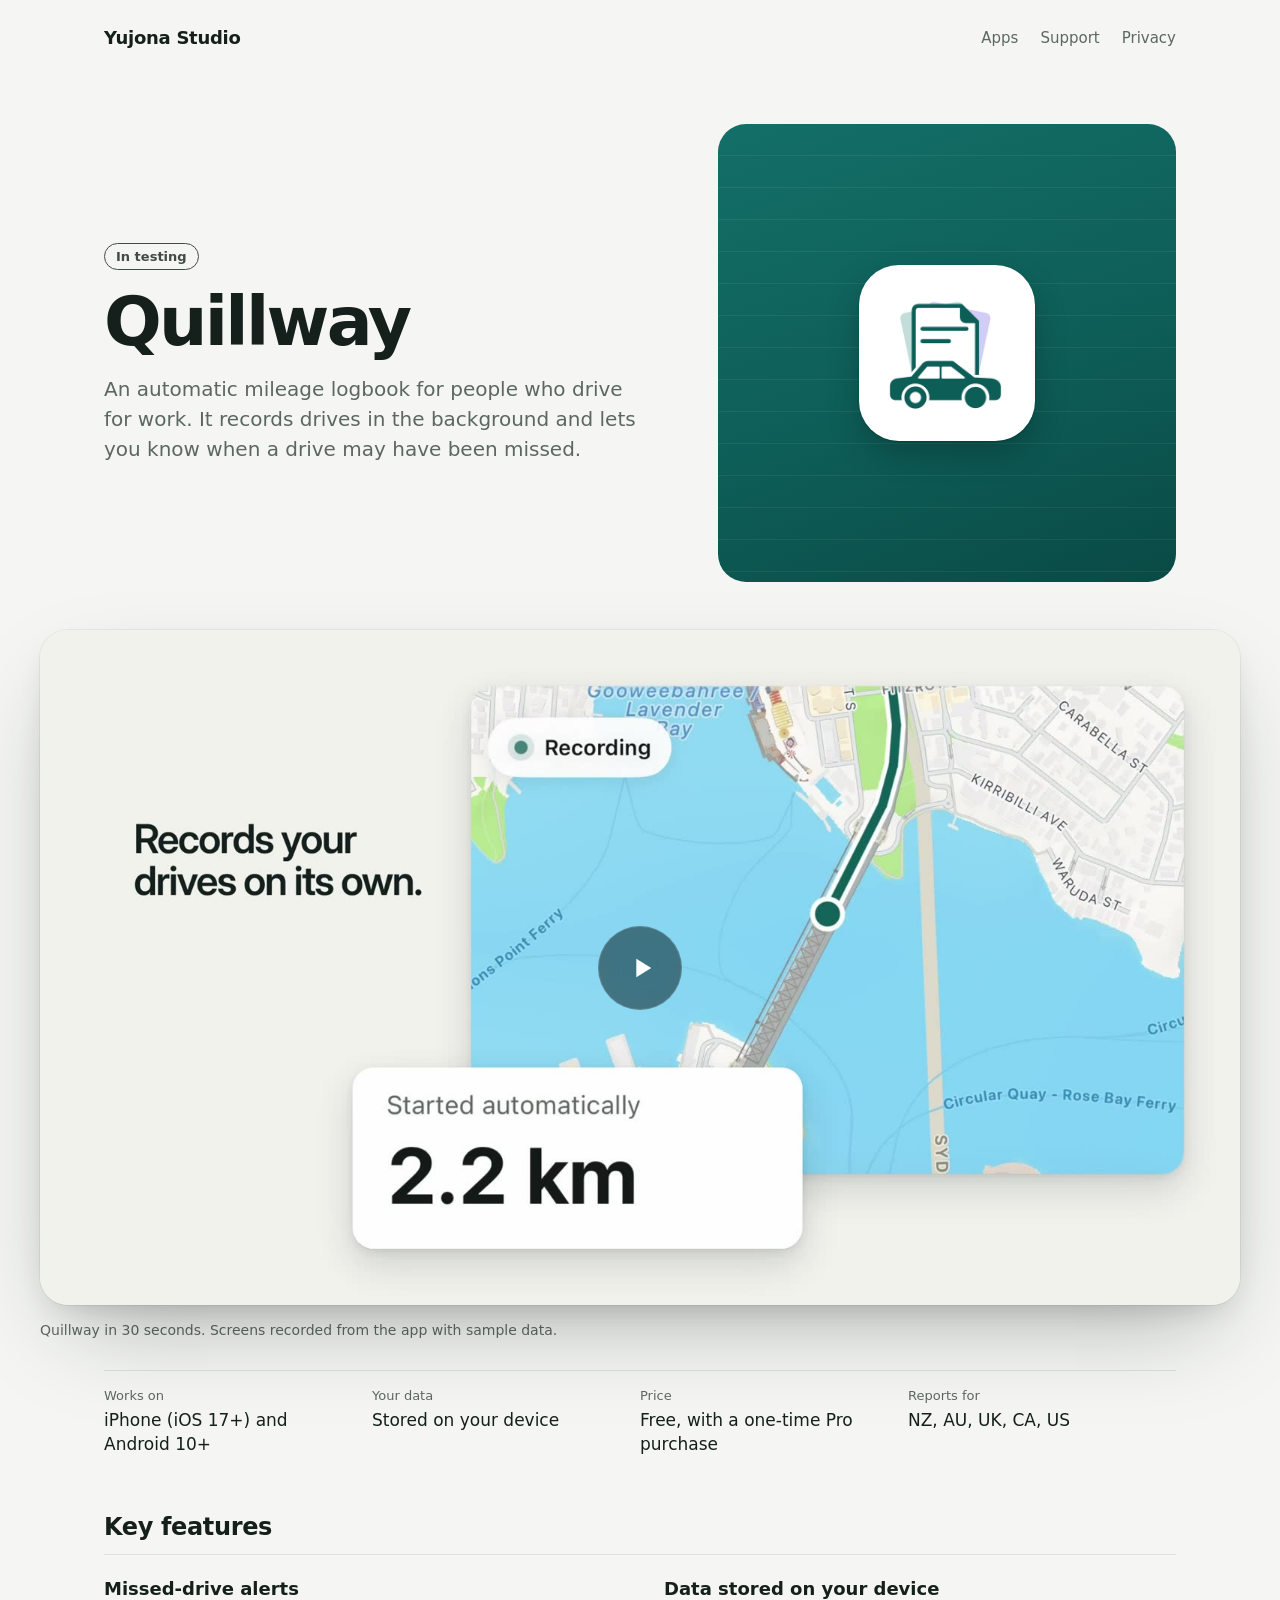
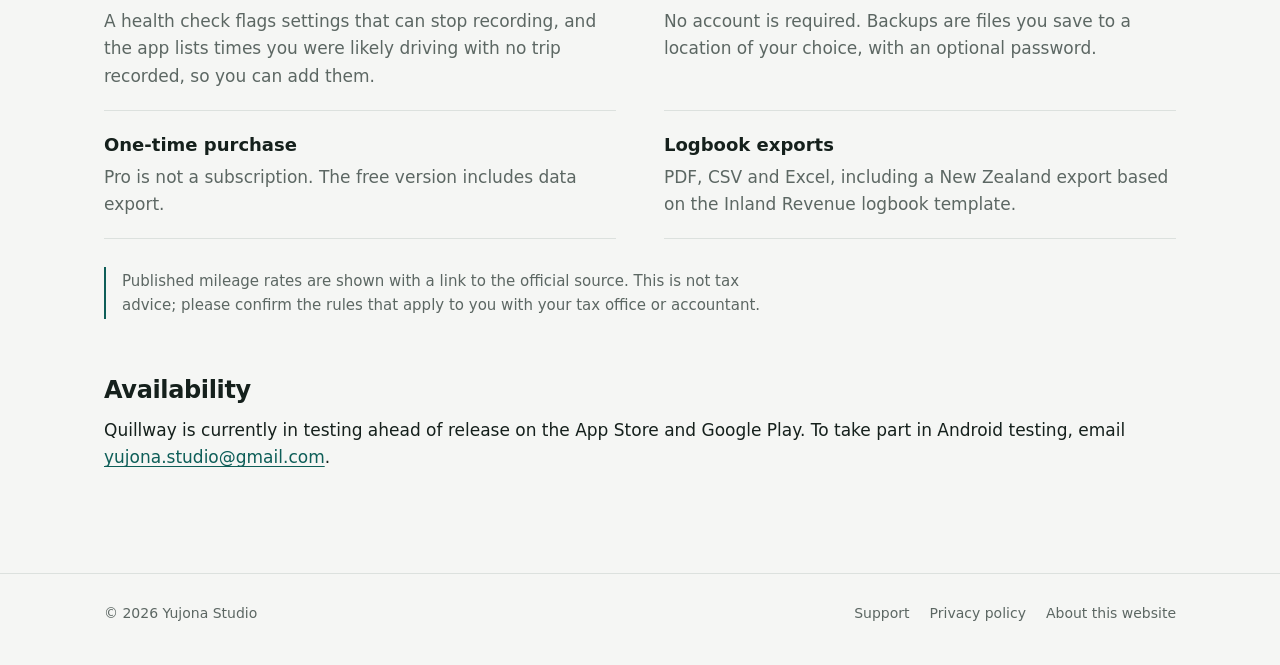
==== commit 8f90982c: "App pages: 30-second films under the intro, with quiet play and sound controls Films are screen reco" ====
--- a/mileage/index.html
+++ b/mileage/index.html
@@ -27,6 +27,13 @@
     </div>
   </section>
 
+  <figure class="film" id="film">
+    <div class="film-frame">
+      <video src="../assets/quillway-film.mp4" poster="../assets/quillway-film.jpg" width="1920" height="1080" muted loop playsinline controls preload="metadata" aria-label="Quillway in 30 seconds: recording a drive, checking the distance by road, sorting a trip and exporting a logbook. Screens are recorded from the app with sample data."></video>
+    </div>
+    <figcaption>Quillway in 30 seconds. Screens recorded from the app with sample data.</figcaption>
+  </figure>
+
   <ul class="facts">
     <li><b>Works on</b>iPhone (iOS 17+) and Android 10+</li>
     <li><b>Your data</b>Stored on your device</li>
@@ -52,5 +59,6 @@
   <p>© 2026 Yujona Studio</p>
   <nav aria-label="Footer"><a href="support/">Support</a><a href="privacy/">Privacy policy</a><a href="../privacy/">About this website</a></nav>
 </div></footer>
+<script src="../assets/film.js" defer></script>
 </body>
 </html>
--- a/style.css
+++ b/style.css
@@ -1,4 +1,4 @@
-/* Yujona Studio apps site. System fonts only, no scripts, no third-party requests. */
+/* Yujona Studio apps site. System fonts only, no third-party scripts or requests. */
 
 :root {
   --bg: #f5f6f4;
@@ -176,6 +176,55 @@
   .app-hero { grid-template-columns: 6fr 5fr; }
   .app-hero .plate { aspect-ratio: 1 / 1; order: 2; }
   .app-hero .plate .icon { width: 176px; height: 176px; border-radius: 40px; }
+}
+
+/* App film: a wide, quiet frame under the hero */
+.film { margin: 48px 0 8px; }
+@media (min-width: 1260px) { .film { margin-left: -64px; margin-right: -64px; } }
+.film-frame {
+  position: relative; overflow: hidden; border-radius: 28px;
+  aspect-ratio: 16 / 9; background: var(--film-bg, #000);
+  box-shadow: 0 0 0 1px rgba(21, 32, 28, 0.06), 0 40px 90px -30px rgba(21, 32, 28, 0.35), 0 12px 30px -12px rgba(21, 32, 28, 0.18);
+}
+.app-quillway .film-frame { --film-bg: #f2f2ed; }
+.app-evenpitch .film-frame { --film-bg: #0e0c0d; }
+@media (prefers-color-scheme: dark) {
+  .film-frame { box-shadow: 0 0 0 1px rgba(233, 237, 235, 0.09), 0 40px 90px -30px rgba(0, 0, 0, 0.7); }
+}
+.film video { display: block; width: 100%; height: 100%; object-fit: cover; }
+.film-controls {
+  position: absolute; right: 18px; bottom: 18px; display: flex; gap: 8px;
+  opacity: 0; transition: opacity 0.25s ease;
+}
+.film.is-started .film-controls { opacity: 1; }
+.film-btn, .film-start {
+  display: grid; place-items: center; border: 0; padding: 0; cursor: pointer; color: #fff;
+  background: rgba(16, 20, 19, 0.52);
+  -webkit-backdrop-filter: blur(14px) saturate(1.4); backdrop-filter: blur(14px) saturate(1.4);
+  box-shadow: inset 0 0 0 1px rgba(255, 255, 255, 0.14);
+}
+.film-btn { width: 44px; height: 44px; border-radius: 50%; }
+.film-btn svg { width: 20px; height: 20px; }
+.film-btn:hover, .film-start:hover { background: rgba(16, 20, 19, 0.7); }
+.film-start {
+  position: absolute; left: 50%; top: 50%; width: 84px; height: 84px; margin: -42px 0 0 -42px;
+  border-radius: 50%; transition: opacity 0.25s ease, transform 0.25s ease;
+}
+.film-start svg { width: 34px; height: 34px; margin-left: 4px; }
+.film.is-started .film-start { opacity: 0; transform: scale(0.9); pointer-events: none; }
+.film-btn:focus-visible, .film-start:focus-visible { outline: 2px solid #fff; outline-offset: 3px; }
+.film figcaption { margin-top: 14px; font-size: 14px; color: var(--muted); }
+@media (max-width: 560px) {
+  .film { margin-top: 32px; }
+  .film-frame { border-radius: 18px; }
+  .film-controls { right: 10px; bottom: 10px; gap: 6px; }
+  .film-btn { width: 38px; height: 38px; }
+  .film-btn svg { width: 18px; height: 18px; }
+  .film-start { width: 64px; height: 64px; margin: -32px 0 0 -32px; }
+  .film-start svg { width: 26px; height: 26px; }
+}
+@media (prefers-reduced-motion: reduce) {
+  .film-controls, .film-start { transition: none; }
 }
 
 .features { list-style: none; padding: 0; margin: 8px 0 0; display: grid; border-top: 1px solid var(--line); }
